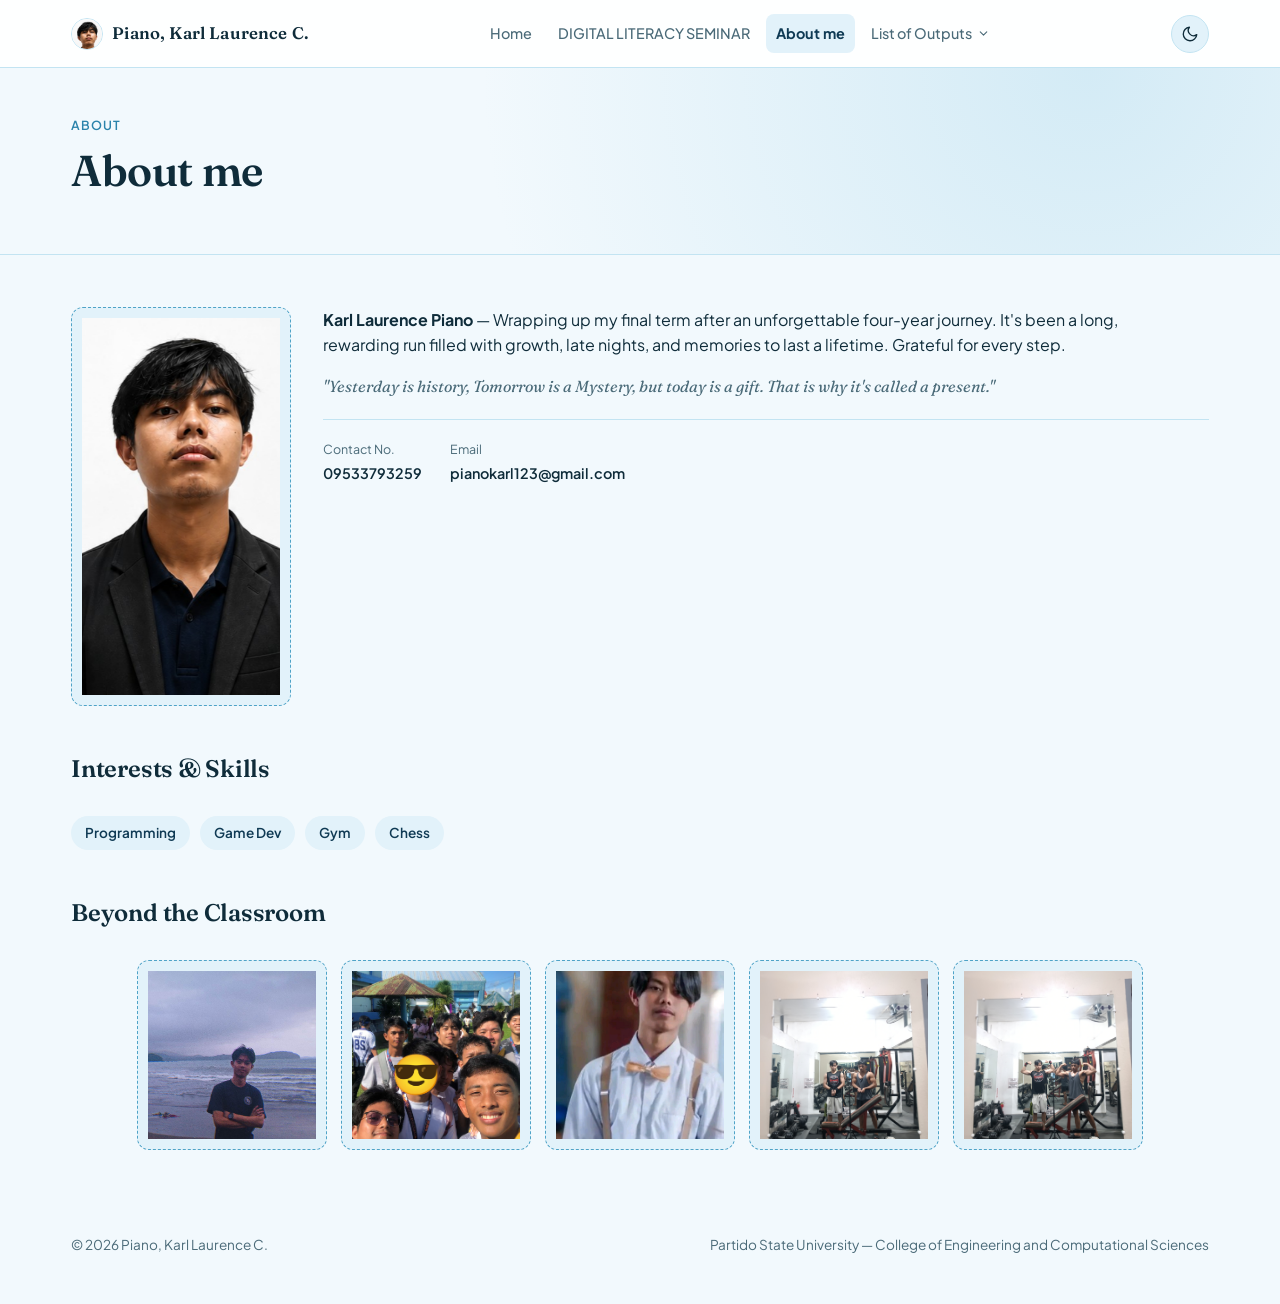
==== about-me.html @ d0fd0cfb "Add files via upload" ====
<!DOCTYPE html>
<html lang="en">
<head>
<meta charset="UTF-8">
<meta name="viewport" content="width=device-width, initial-scale=1.0">
<title>About me — Piano, Karl Laurence C.</title>
<link rel="preconnect" href="https://fonts.googleapis.com">
<link rel="preconnect" href="https://fonts.gstatic.com" crossorigin>
<link href="https://fonts.googleapis.com/css2?family=Fraunces:opsz,wght@9..144,400;9..144,500;9..144,600;9..144,700&family=Plus+Jakarta+Sans:wght@400;500;600;700&display=swap" rel="stylesheet">
<link rel="stylesheet" href="style.css">
</head>
<body data-theme="light">

<!-- ============================================================
     HOW TO EDIT THIS SITE
     - Search "EDIT ME" comments for the spots to swap in your
       own text and images.
     - style.css   -> ALL styles: page layout, colors, cards,
                     typography, plus the top nav bar and dropdown
     - main.js     -> ALL scripts: dark/light mode switch and the
                     "List of Outputs" hover/tap menu
     - This is a multi-page site: index.html, about-me.html,
       digital-literacy-seminar.html, list-of-outputs.html,
       BSIT_4B.html, and the five
       output-*.html pages. Every page shares the same header
       and footer markup so the nav stays identical everywhere.
     ============================================================ -->

<div class="topbar">
  <div class="topbar-inner">
    <!-- EDIT ME: your name -->
    <a href="about-me.html" class="brand"><img src="logo.png" alt="" class="brand-logo">Piano, Karl Laurence C.</a>
    <button class="menu-toggle" id="menuToggle" aria-label="Toggle navigation menu" aria-expanded="false" aria-controls="siteNav">
      <svg class="icon-hamburger" viewBox="0 0 24 24" fill="none" stroke="currentColor" stroke-width="1.8" stroke-linecap="round" stroke-linejoin="round"><path d="M4 6h16M4 12h16M4 18h16"/></svg>
      <svg class="icon-close" viewBox="0 0 24 24" fill="none" stroke="currentColor" stroke-width="1.8" stroke-linecap="round" stroke-linejoin="round"><path d="M6 6l12 12M18 6L6 18"/></svg>
    </button>
    <nav class="topnav" id="siteNav">
        <a href="index.html" class="nav-item">Home</a>
        <a href="digital-literacy-seminar.html" class="nav-item">DIGITAL LITERACY SEMINAR</a>
        <a href="about-me.html" class="nav-item current" aria-current="page">About me</a>
        <div class="nav-item">
          <a href="list-of-outputs.html" class="nav-dropdown-trigger">
            List of Outputs
            <svg class="chevron" viewBox="0 0 24 24" fill="none" stroke="currentColor" stroke-width="2" stroke-linecap="round" stroke-linejoin="round"><path d="m6 9 6 6 6-6"/></svg>
          </a>
          <div class="dropdown-menu">
            <div class="dropdown-card">
          <a href="output-emerging-trends.html">Emerging Trends and Innovations in IT</a>
          <a href="output-cyber-security.html">Cyber Security and Ethical Issues</a>
          <a href="output-data-analytics.html">Data Analytics and Artificial Intelligence</a>
          <a href="output-cloud-computing.html">Cloud Computing, DevOps, and Modernization</a>
          <a href="output-tech-entrepreneurship.html">Tech Entrepreneurship and Startups in the IT Industry</a>
            </div>
          </div>
        </div>
    </nav>
    <button class="theme-toggle" id="themeToggle" aria-label="Toggle dark mode" title="Toggle dark mode">
      <svg class="icon-moon" viewBox="0 0 24 24" fill="none" stroke="currentColor" stroke-width="1.8" stroke-linecap="round" stroke-linejoin="round"><path d="M21 12.8A9 9 0 1 1 11.2 3a7 7 0 0 0 9.8 9.8Z"/></svg>
      <svg class="icon-sun" viewBox="0 0 24 24" fill="none" stroke="currentColor" stroke-width="1.8" stroke-linecap="round" stroke-linejoin="round"><circle cx="12" cy="12" r="4"/><path d="M12 2v2M12 20v2M4.9 4.9l1.4 1.4M17.7 17.7l1.4 1.4M2 12h2M20 12h2M4.9 19.1l1.4-1.4M17.7 6.3l1.4-1.4"/></svg>
    </button>
  </div>
</div>

<header class="hero hero-compact">
  <div class="wrap">
    <p class="eyebrow">About</p>
    <!-- EDIT ME -->
    <h1>About me</h1>
  </div>
</header>

<section id="about">
  <div class="wrap">
    <div class="about-layout">
      <div class="photo-slot photo-slot-portrait">
        <img src="profile-photo.png" alt="Portrait of Piano, Karl Laurence C." style="display:block;">
      </div>
      <div class="prose">
        <!-- EDIT ME: replace with your own bio -->
        <p><strong>Karl Laurence Piano</strong> — Wrapping up my final term after an unforgettable four-year journey. It's been a long, rewarding run filled with growth, late nights, and memories to last a lifetime. Grateful for every step.</p>
        <p class="signature">"Yesterday is history, Tomorrow is a Mystery, but today is a gift. That is why it's called a present."</p>
        <div class="hero-meta" style="margin-top:20px; padding-top:20px; border-top:1px solid var(--border);">
          <div>
            <span class="label">Contact No.</span>
            <span class="value">09533793259</span>
          </div>
          <div>
            <span class="label">Email</span>
            <span class="value">pianokarl123@gmail.com</span>
          </div>
        </div>
      </div>
    </div>

    <div class="section-head" style="margin-top:44px;">
      <h2>Interests &amp; Skills</h2>
    </div>
    <ul class="tag-list">
      <!-- EDIT ME: replace with your own -->
      <li>Programming</li>
      <li>Game Dev</li>
      <li>Gym</li>
      <li>Chess</li>
    </ul>

    <div class="section-head" style="margin-top:44px;">
      <h2>Beyond the Classroom</h2>
    </div>
    <div class="photo-grid">
      <div class="photo-slot">
        <img src="candid-photo.jpg" alt="Photo of Piano, Karl Laurence C. at the beach" style="display:block;">
      </div>
      <div class="photo-slot">
        <img src="campus-friends-photo.jpg" alt="Photo of Piano, Karl Laurence C. with friends on campus" style="display:block;">
      </div>
      <div class="photo-slot">
        <img src="formal-photo.jpg" alt="Photo of Piano, Karl Laurence C. dressed formally" style="display:block;">
      </div>
      <div class="photo-slot">
        <img src="gym-photo-1.jpg" alt="Photo of Piano, Karl Laurence C. at the gym" style="display:block;">
      </div>
      <div class="photo-slot">
        <img src="gym-photo-2.jpg" alt="Photo of Piano, Karl Laurence C. flexing at the gym" style="display:block;">
      </div>
    </div>
  </div>
</section>


<footer>
  <div class="wrap">
    <!-- EDIT ME -->
    <span>&copy; 2026 Piano, Karl Laurence C.</span>
    <span>Partido State University &mdash; College of Engineering and Computational Sciences</span>
  </div>
</footer>

<script src="main.js"></script>
</body>
</html>
---- style.css ----
/* ============================================================
   SITE STYLESHEET (combined)
   This file merges what used to be two files:
     1) Base styles — colors, layout, typography, cards, sections
     2) Nav bar + dropdown — the top navigation and its menu
   Search "SECTION:" comments to jump between the two parts.
   ============================================================ */

/* ============================================================
   SECTION: BASE STYLES (formerly style.css)
   ============================================================ */

/* ============================================================
   COLORS
   Adjust the light-blue palette here if you want a different
   shade. --accent / --accent-strong control most of the color
   you'll notice (links, tags, timeline dots, cards, toggle).
   ============================================================ */

:root{
  --blue-950:#0a2a3d;
  --blue-900:#0f3a54;
  --blue-700:#1c6690;
  --blue-600:#2b83ab;
  --blue-500:#4fa3c7;
  --blue-300:#9bd1e8;
  --blue-200:#c3e4f2;
  --blue-100:#e2f2fa;
  --blue-50:#f2f9fd;

  --bg: var(--blue-50);
  --surface: #ffffff;
  --surface-alt: var(--blue-100);
  --text: #0f2c3a;
  --text-muted: #4a6a78;
  --border: var(--blue-200);
  --accent: var(--blue-600);
  --accent-strong: var(--blue-900);
  --shadow: 0 1px 2px rgba(15,60,84,0.06), 0 8px 24px rgba(15,60,84,0.06);
  --shadow-lg: 0 4px 10px rgba(15,60,84,0.08), 0 16px 40px rgba(15,60,84,0.14);
  --placeholder-bg: var(--blue-100);
  --placeholder-border: var(--blue-500);

  --serif: "Fraunces", Georgia, serif;
  --sans: "Plus Jakarta Sans", -apple-system, BlinkMacSystemFont, "Segoe UI", sans-serif;
}

[data-theme="dark"]{
  --bg: #081722;
  --surface: #0e2534;
  --surface-alt: #10293a;
  --text: #e7f3fa;
  --text-muted: #93b3c4;
  --border: #1c3c4f;
  --accent: var(--blue-300);
  --accent-strong: var(--blue-200);
  --shadow: 0 1px 2px rgba(0,0,0,0.3), 0 8px 24px rgba(0,0,0,0.35);
  --shadow-lg: 0 4px 12px rgba(0,0,0,0.35), 0 20px 48px rgba(0,0,0,0.45);
  --placeholder-bg: #10293a;
  --placeholder-border: var(--blue-500);
}

*{box-sizing:border-box;}
html{scroll-behavior:smooth;}
body{
  margin:0;
  background:var(--bg);
  color:var(--text);
  font-family:var(--sans);
  line-height:1.6;
  transition:background .25s ease, color .25s ease;
}

a{color:var(--accent-strong);}

.wrap{
  max-width:1240px;
  margin:0 auto;
  padding:0 clamp(20px, 4vw, 56px);
}

.brand{
  display:flex;
  align-items:center;
  gap:9px;
  font-family:var(--serif);
  font-weight:600;
  font-size:1.05rem;
  color:var(--text);
  text-decoration:none;
  letter-spacing:.01em;
}
.brand-logo{
  width:32px;
  height:32px;
  border-radius:50%;
  object-fit:cover;
  object-position:top;
  flex-shrink:0;
  border:1px solid var(--border);
}

.theme-toggle{
  border:1px solid var(--border);
  background:var(--surface-alt);
  color:var(--text);
  width:38px; height:38px;
  border-radius:999px;
  display:flex; align-items:center; justify-content:center;
  cursor:pointer;
  flex-shrink:0;
}
.theme-toggle:hover{border-color:var(--accent);}
.theme-toggle svg{width:18px; height:18px;}
.theme-toggle .icon-sun{display:none;}
[data-theme="dark"] .theme-toggle .icon-moon{display:none;}
[data-theme="dark"] .theme-toggle .icon-sun{display:block;}

/* ---------- Hero ---------- */
.hero{
  padding:64px 0 48px;
  border-bottom:1px solid var(--border);
  background:
    radial-gradient(circle at 85% 0%, color-mix(in srgb, var(--blue-300) 35%, transparent), transparent 55%),
    var(--bg);
}
.hero-compact{padding:48px 0 40px;}
.eyebrow{
  color:var(--accent);
  font-weight:600;
  font-size:.78rem;
  letter-spacing:.07em;
  text-transform:uppercase;
  margin:0 0 10px;
}
.hero h1{
  font-family:var(--serif);
  font-weight:600;
  letter-spacing:-.01em;
  font-size:clamp(1.9rem, 4vw, 2.7rem);
  line-height:1.15;
  margin:0 0 18px;
  color:var(--text);
  max-width:20ch;
}
.hero-sub{
  color:var(--text-muted);
  max-width:60ch;
  margin:0 0 8px;
}
.hero-meta{
  display:flex; flex-wrap:wrap; gap:10px 28px;
  margin-top:22px;
  padding-top:22px;
  border-top:1px solid var(--border);
}
.hero-meta div{font-size:.9rem;}
.hero-meta .label{
  display:block; color:var(--text-muted); font-size:.78rem; margin-bottom:2px;
}
.hero-meta .value{font-weight:600;}

.stats-strip{
  display:flex;
  flex-wrap:wrap;
  margin-top:26px;
  border:1px solid var(--border);
  border-radius:14px;
  overflow:hidden;
  background:var(--surface);
  box-shadow:var(--shadow);
}
.stat{
  flex:1 1 140px;
  text-align:center;
  padding:18px 16px;
  border-right:1px solid var(--border);
}
.stat:last-child{border-right:none;}
.stat-num{
  display:block;
  font-family:var(--serif);
  font-size:1.9rem;
  font-weight:700;
  color:var(--accent-strong);
  line-height:1.1;
}
.stat-label{
  display:block;
  font-size:.8rem;
  color:var(--text-muted);
  margin-top:4px;
}

.back-link{
  color:var(--accent-strong);
  text-decoration:none;
  font-weight:600;
  font-size:.85rem;
}
.back-link:hover{text-decoration:underline;}

/* ---------- Section shell ---------- */
section{padding:52px 0;}
section + section{border-top:1px solid var(--border);}
.section-head{margin-bottom:28px;}
.section-head h2{
  font-family:var(--serif);
  font-weight:600;
  letter-spacing:-.01em;
  font-size:1.5rem;
  margin:0 0 8px;
}
.section-head p{
  color:var(--text-muted);
  margin:0;
  max-width:60ch;
  font-size:.96rem;
}

/* ---------- Prose ---------- */
.prose p{margin:0 0 16px; max-width:68ch;}
.prose{font-size:1rem;}

/* Output detail pages: center the write-up as a card instead of
   leaving it flush-left with empty space beside it. */
#output-detail .prose{
  max-width:720px;
  margin:24px auto 0;
  background:var(--surface);
  border:1px solid var(--border);
  border-radius:14px;
  padding:28px 32px;
  box-shadow:var(--shadow);
}
#output-detail .prose p{max-width:none;}
#output-detail .prose p:last-child{margin-bottom:0;}

/* Output detail pages: main content + an "At a Glance" sidebar
   so wide screens aren't just empty space beside a narrow column. */
#output-detail .output-layout{
  display:grid;
  grid-template-columns:minmax(0,1fr) 260px;
  gap:28px;
  align-items:start;
}
.output-sidebar{
  background:var(--surface);
  border:1px solid var(--border);
  border-radius:14px;
  padding:22px;
  box-shadow:var(--shadow);
  position:sticky;
  top:94px;
}
.output-sidebar h3{
  font-family:var(--serif);
  font-size:.95rem;
  margin:0 0 14px;
  color:var(--accent-strong);
}
.output-sidebar dl{margin:0;}
.output-sidebar dt{
  font-size:.7rem;
  text-transform:uppercase;
  letter-spacing:.05em;
  color:var(--text-muted);
  margin-top:14px;
}
.output-sidebar dt:first-child{margin-top:0;}
.output-sidebar dd{
  margin:3px 0 0;
  font-weight:600;
  font-size:.9rem;
}
@media (max-width:900px){
  #output-detail .output-layout{grid-template-columns:1fr;}
  .output-sidebar{position:static;}
}

/* ---------- Timeline (Pre / During / Post) ---------- */
.timeline{display:grid; gap:18px;}
.timeline-item{display:grid; grid-template-columns:30px 1fr; gap:16px;}
.timeline-dot-col{display:flex; flex-direction:column; align-items:center;}
.timeline-dot{
  width:30px; height:30px;
  border-radius:50%;
  background:var(--accent);
  color:var(--surface);
  display:flex; align-items:center; justify-content:center;
  flex-shrink:0;
  box-shadow:0 0 0 4px var(--surface-alt);
}
.timeline-dot svg{width:15px; height:15px;}
.timeline-line{width:1px; flex:1; background:var(--border); margin-top:6px;}
.timeline-item:last-child .timeline-line{display:none;}
.timeline-content{padding-top:3px;}
.timeline-content h3{margin:0 0 6px; font-size:1.05rem; font-family:var(--serif);}
.timeline-content p{margin:0; color:var(--text-muted); font-size:.95rem; max-width:62ch;}

/* ---------- Link cards (Home) ---------- */
.link-grid{
  display:grid;
  grid-template-columns:repeat(auto-fit, minmax(220px, 1fr));
  gap:18px;
}
.link-card{
  display:block;
  background:var(--surface);
  border:1px solid var(--border);
  border-radius:14px;
  padding:20px;
  text-decoration:none;
  color:var(--text);
  box-shadow:var(--shadow);
  transition:border-color .15s ease;
}
.link-card:hover{border-color:var(--accent);}
.link-card h3{
  font-family:var(--serif);
  font-size:1.05rem;
  margin:0 0 8px;
  color:var(--text);
}
.link-card p{margin:0; font-size:.88rem; color:var(--text-muted);}

/* ---------- Outputs grid ---------- */
.outputs-grid{
  display:grid;
  grid-template-columns:repeat(auto-fit, minmax(230px, 1fr));
  gap:20px;
}
.output-card{
  background:var(--surface);
  border:1px solid var(--border);
  border-radius:14px;
  overflow:hidden;
  box-shadow:var(--shadow);
  display:flex;
  flex-direction:column;
  text-decoration:none;
  color:var(--text);
  transition:border-color .15s ease, transform .15s ease, box-shadow .15s ease;
}
.output-card:hover{border-color:var(--accent); transform:translateY(-3px); box-shadow:var(--shadow-lg);}
.output-thumb{
  aspect-ratio:4/3;
  background:var(--surface-alt);
  border-bottom:1px solid var(--border);
  display:flex; align-items:center; justify-content:center;
  color:var(--text-muted);
  font-size:.78rem;
  text-align:center;
  padding:14px;
}
.output-thumb img{width:100%; height:100%; object-fit:contain; display:none;}
.output-thumb svg{width:28px; height:28px; margin-bottom:8px; opacity:.6;}
.output-body{padding:16px 18px 18px;}
.output-tag{
  display:inline-block;
  font-size:.72rem; font-weight:600;
  color:var(--accent-strong);
  background:var(--surface-alt);
  padding:3px 9px;
  border-radius:999px;
  margin-bottom:10px;
}
.output-body h3{font-family:var(--serif); font-size:1.02rem; margin:0 0 6px;}
.output-body p{margin:0; font-size:.88rem; color:var(--text-muted);}
.output-link{
  display:inline-block;
  margin-top:12px;
  font-size:.85rem;
  font-weight:600;
  text-decoration:none;
  color:var(--accent-strong);
  border-bottom:1px solid transparent;
}
.output-link:hover{border-color:var(--accent-strong);}

/* Highlight/pull-quote card — sits inside .photo-grid alongside a
   screenshot to fill leftover horizontal space when a page only
   has one or two doc images instead of a full set. */
.output-highlight{
  flex:0 1 300px;
  background:var(--surface-alt);
  border:1px solid var(--border);
  border-radius:12px;
  padding:22px 20px;
  display:flex;
  flex-direction:column;
  justify-content:center;
  gap:10px;
}
.output-highlight svg{width:24px; height:24px; color:var(--accent-strong); opacity:.9;}
.output-highlight h4{margin:0; font-family:var(--serif); font-size:1rem; color:var(--text);}
.output-highlight p{margin:0; font-size:.88rem; color:var(--text-muted); line-height:1.5;}

/* CTA variant of .output-card — used to fill a leftover grid slot
   with a call-to-action instead of a blank space. Add class
   "output-card-cta" alongside "output-card" on the <a>. */
.output-card-cta{
  background:linear-gradient(135deg, var(--accent-strong), var(--accent));
  justify-content:center;
}
.output-card-cta .output-body{
  padding:28px 24px;
  text-align:center;
}
.output-card-cta .output-tag{
  background:rgba(255,255,255,.2);
  color:#fff;
}
.output-card-cta h3{color:#fff;}
.output-card-cta p{color:rgba(255,255,255,.85);}
.output-card-cta .output-link{color:#fff;}
.output-card-cta .output-link:hover{border-color:#fff;}
.output-card-cta:hover{border-color:transparent; box-shadow:var(--shadow-lg);}

/* ---------- Photo placeholders ---------- */
.photo-grid{
  display:flex;
  flex-wrap:wrap;
  justify-content:center;
  gap:14px;
}
.photo-slot{
  flex:0 1 190px;
  aspect-ratio:1/1;
  border-radius:12px;
  background:var(--placeholder-bg);
  border:1px dashed var(--placeholder-border);
  display:flex; flex-direction:column; align-items:center; justify-content:center;
  color:var(--text-muted);
  font-size:.78rem;
  gap:6px;
  overflow:hidden;
  text-align:center;
  padding:10px;
}
.photo-slot img{width:100%; height:100%; object-fit:cover; display:none;}
.photo-slot svg{width:22px; height:22px; opacity:.55;}
.photo-slot-wide{aspect-ratio:16/9; max-width:520px; margin:0 auto; background:var(--surface);}
.photo-slot-wide img{object-fit:contain;}
.photo-slot-doc{flex:1 1 220px; min-width:0; background:var(--surface);}
.photo-slot-doc img{object-fit:contain;}
.photo-slot-portrait{aspect-ratio:344/624; max-width:320px;}

/* ---------- About page ---------- */
.about-layout{
  display:grid;
  grid-template-columns:220px 1fr;
  gap:32px;
  align-items:start;
}
.tag-list{
  list-style:none;
  padding:0; margin:0;
  display:flex; flex-wrap:wrap; gap:10px;
}
.tag-list li{
  background:var(--surface-alt);
  color:var(--accent-strong);
  border-radius:999px;
  padding:6px 14px;
  font-size:.85rem;
  font-weight:600;
}

/* ---------- Pull quote ---------- */
.pull-quote{
  margin:22px 0;
  padding:2px 0 2px 20px;
  border-left:3px solid var(--accent);
  font-family:var(--serif);
  font-style:italic;
  font-size:1.08rem;
  line-height:1.5;
  color:var(--text);
  max-width:68ch;
}

/* ---------- Key takeaways (numbered cards) ---------- */
.takeaways{
  display:grid;
  gap:14px;
  margin-top:8px;
}
.takeaway-item{
  display:grid;
  grid-template-columns:38px 1fr;
  gap:14px;
  align-items:start;
  background:var(--surface-alt);
  border-left:3px solid var(--accent);
  border-radius:10px;
  padding:16px 18px;
}
.takeaway-num{
  font-family:var(--serif);
  font-weight:700;
  font-size:1.15rem;
  color:var(--accent);
  line-height:1.3;
}
.takeaway-item p{
  margin:0;
  font-size:.95rem;
  color:var(--text);
  line-height:1.5;
}

/* ---------- Closing / signature ---------- */
.signature{margin-top:20px; font-family:var(--serif); font-style:italic; color:var(--text-muted);}

/* ---------- Footer ---------- */
footer{padding:32px 0 48px; color:var(--text-muted); font-size:.85rem;}
footer .wrap{display:flex; justify-content:space-between; flex-wrap:wrap; gap:8px;}

/* ---------- Responsive ---------- */
@media (max-width: 780px){
  .about-layout{grid-template-columns:1fr;}
}
@media (max-width: 680px){
  .hero{padding:44px 0 36px;}
  section{padding:40px 0;}
}

/* ---------- Scroll reveal ---------- */
.reveal{
  opacity:0;
  transform:translateY(28px);
  transition:opacity .7s ease, transform .7s ease;
}
.reveal.reveal-visible{
  opacity:1;
  transform:translateY(0);
}

/* ---------- Reduced motion ---------- */
@media (prefers-reduced-motion: reduce){
  html{scroll-behavior:auto;}
  *{transition:none !important;}
  .reveal{opacity:1; transform:none;}
}

/* ============================================================
   SECTION: NAV BAR + DROPDOWN (formerly nav.css)
   Everything about the top navigation lives here. The dropdown
   opens on hover (desktop) and on tap (touch devices, handled
   by the dropdown logic in main.js adding/removing the "open"
   class).
   ============================================================ */

.topbar{
  position:sticky; top:0; z-index:30;
  background:color-mix(in srgb, var(--surface) 88%, transparent);
  backdrop-filter:blur(8px);
  border-bottom:1px solid var(--border);
}
.topbar-inner{
  max-width:1240px; margin:0 auto; padding:14px clamp(20px, 4vw, 56px);
  display:flex; align-items:center; justify-content:space-between;
  gap:16px;
}

.topnav{
  display:flex;
  align-items:center;
  gap:6px;
  flex-wrap:wrap;
}

/* plain nav links */
.topnav > a.nav-item{
  display:inline-block;
  padding:8px 10px;
  border-radius:8px;
  font-size:.9rem;
  color:var(--text-muted);
  text-decoration:none;
  font-weight:500;
}
.topnav > a.nav-item:hover{
  color:var(--accent-strong);
}
.topnav > a.nav-item.current{
  color:var(--accent-strong);
  background:var(--surface-alt);
  font-weight:700;
}

/* the dropdown wrapper (List of Outputs) */
.topnav .nav-item{
  position:relative;
}
.nav-dropdown-trigger{
  display:inline-flex;
  align-items:center;
  gap:5px;
  padding:8px 10px;
  border-radius:8px;
  font-size:.9rem;
  font-weight:500;
  color:var(--text-muted);
  text-decoration:none;
  background:none;
  border:none;
  cursor:pointer;
  font-family:inherit;
}
.nav-dropdown-trigger:hover,
.nav-item.open .nav-dropdown-trigger{
  color:var(--accent-strong);
}
.nav-item.current .nav-dropdown-trigger{
  color:var(--accent-strong);
  background:var(--surface-alt);
  font-weight:700;
}
.nav-dropdown-trigger .chevron{
  width:13px; height:13px;
  transition:transform .18s ease;
}
.nav-item:hover .nav-dropdown-trigger .chevron,
.nav-item.open .nav-dropdown-trigger .chevron{
  transform:rotate(180deg);
}

/* invisible bridge so the gap between trigger and menu stays hoverable */
.dropdown-menu{
  position:absolute;
  top:100%;
  left:50%;
  transform:translateX(-50%);
  padding-top:10px;
  width:max-content;
  opacity:0;
  visibility:hidden;
  pointer-events:none;
  transition:opacity .16s ease, visibility .16s ease;
}
.nav-item:hover .dropdown-menu,
.nav-item:focus-within .dropdown-menu,
.nav-item.open .dropdown-menu{
  opacity:1;
  visibility:visible;
  pointer-events:auto;
}

/* the white rounded card holding the sub-items */
.dropdown-card{
  background:var(--surface);
  border:1px solid var(--border);
  border-radius:14px;
  box-shadow:var(--shadow-lg);
  padding:8px;
  min-width:250px;
}
.dropdown-card a{
  display:block;
  padding:10px 14px;
  border-radius:9px;
  font-size:.88rem;
  color:var(--text-muted);
  text-decoration:none;
  white-space:nowrap;
}
.dropdown-card a:hover{
  background:var(--surface-alt);
  color:var(--accent-strong);
}
.dropdown-card a.current{
  background:var(--surface-alt);
  color:var(--accent-strong);
  font-weight:600;
}

/* hamburger menu toggle button — hidden on desktop, shown on mobile */
.menu-toggle{
  display:none;
  border:1px solid var(--border);
  background:var(--surface-alt);
  color:var(--text);
  width:38px; height:38px;
  border-radius:999px;
  align-items:center; justify-content:center;
  cursor:pointer;
  flex-shrink:0;
  order:3;
}
.menu-toggle:hover{border-color:var(--accent);}
.menu-toggle svg{width:18px; height:18px;}
.menu-toggle .icon-close{display:none;}
.menu-toggle[aria-expanded="true"] .icon-hamburger{display:none;}
.menu-toggle[aria-expanded="true"] .icon-close{display:block;}

@media (max-width: 780px){
  .topbar-inner{flex-wrap:wrap;}
  .menu-toggle{display:flex;}

  /* nav becomes a collapsible full-width panel under the topbar */
  .topnav{
    display:none;
    order:4;
    width:100%;
    flex-direction:column;
    align-items:stretch;
    gap:2px;
    margin-top:14px;
    padding-top:14px;
    border-top:1px solid var(--border);
  }
  .topnav.open{display:flex;}

  .topnav > a.nav-item,
  .nav-dropdown-trigger{
    width:100%;
    justify-content:flex-start;
    padding:12px 14px;
  }

  /* "List of Outputs" becomes an inline expandable section instead of a hover popover */
  .dropdown-menu{
    position:static;
    transform:none;
    padding-top:0;
    width:auto;
    opacity:1;
    visibility:visible;
    pointer-events:none;
    max-height:0;
    overflow:hidden;
    transition:max-height .2s ease;
  }
  .nav-item.open .dropdown-menu{
    pointer-events:auto;
    max-height:400px;
  }
  .dropdown-card{
    box-shadow:none;
    border:none;
    padding:4px 0 4px 14px;
    min-width:0;
  }
}

/* ============================================================
   SECTION: LIGHTBOX (click-to-zoom for real content images)
   ============================================================ */

img.lightbox-trigger{
  cursor: zoom-in;
}

.lightbox-overlay{
  position:fixed;
  inset:0;
  z-index:100;
  display:flex;
  align-items:center;
  justify-content:center;
  padding:32px;
  background:rgba(5,15,20,0.92);
  opacity:0;
  visibility:hidden;
  transition:opacity .2s ease, visibility .2s ease;
}
.lightbox-overlay.open{
  opacity:1;
  visibility:visible;
}
.lightbox-img{
  max-width:92vw;
  max-height:88vh;
  border-radius:8px;
  box-shadow:0 20px 60px rgba(0,0,0,0.5);
  cursor: zoom-out;
}
.lightbox-close{
  position:absolute;
  top:20px; right:24px;
  width:44px; height:44px;
  border-radius:999px;
  border:1px solid rgba(255,255,255,0.3);
  background:rgba(255,255,255,0.08);
  color:#fff;
  font-size:28px;
  line-height:1;
  display:flex;
  align-items:center;
  justify-content:center;
  cursor:pointer;
}
.lightbox-close:hover{
  background:rgba(255,255,255,0.18);
}
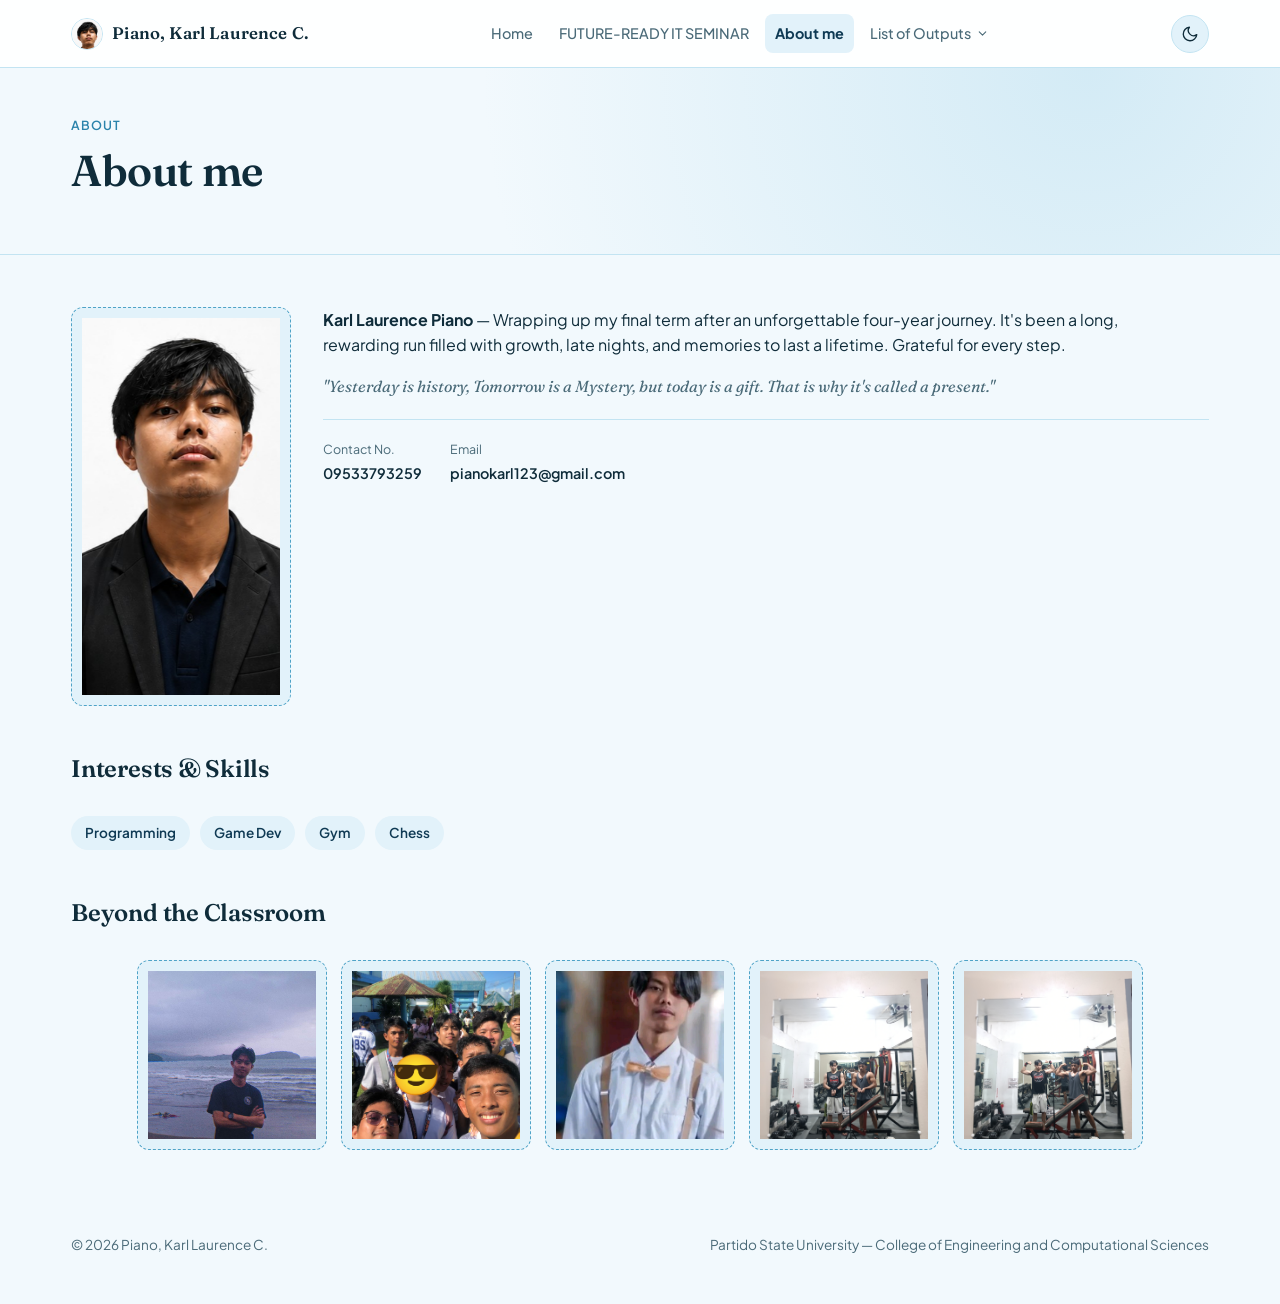
==== commit 81e58865: "Update about-me.html" ====
--- a/about-me.html
+++ b/about-me.html
@@ -20,7 +20,7 @@
      - main.js     -> ALL scripts: dark/light mode switch and the
                      "List of Outputs" hover/tap menu
      - This is a multi-page site: index.html, about-me.html,
-       digital-literacy-seminar.html, list-of-outputs.html,
+       future-ready-it-seminar.html, list-of-outputs.html,
        BSIT_4B.html, and the five
        output-*.html pages. Every page shares the same header
        and footer markup so the nav stays identical everywhere.
@@ -36,7 +36,7 @@
     </button>
     <nav class="topnav" id="siteNav">
         <a href="index.html" class="nav-item">Home</a>
-        <a href="digital-literacy-seminar.html" class="nav-item">DIGITAL LITERACY SEMINAR</a>
+        <a href="future-ready-it-seminar.html" class="nav-item">FUTURE-READY IT SEMINAR</a>
         <a href="about-me.html" class="nav-item current" aria-current="page">About me</a>
         <div class="nav-item">
           <a href="list-of-outputs.html" class="nav-dropdown-trigger">
